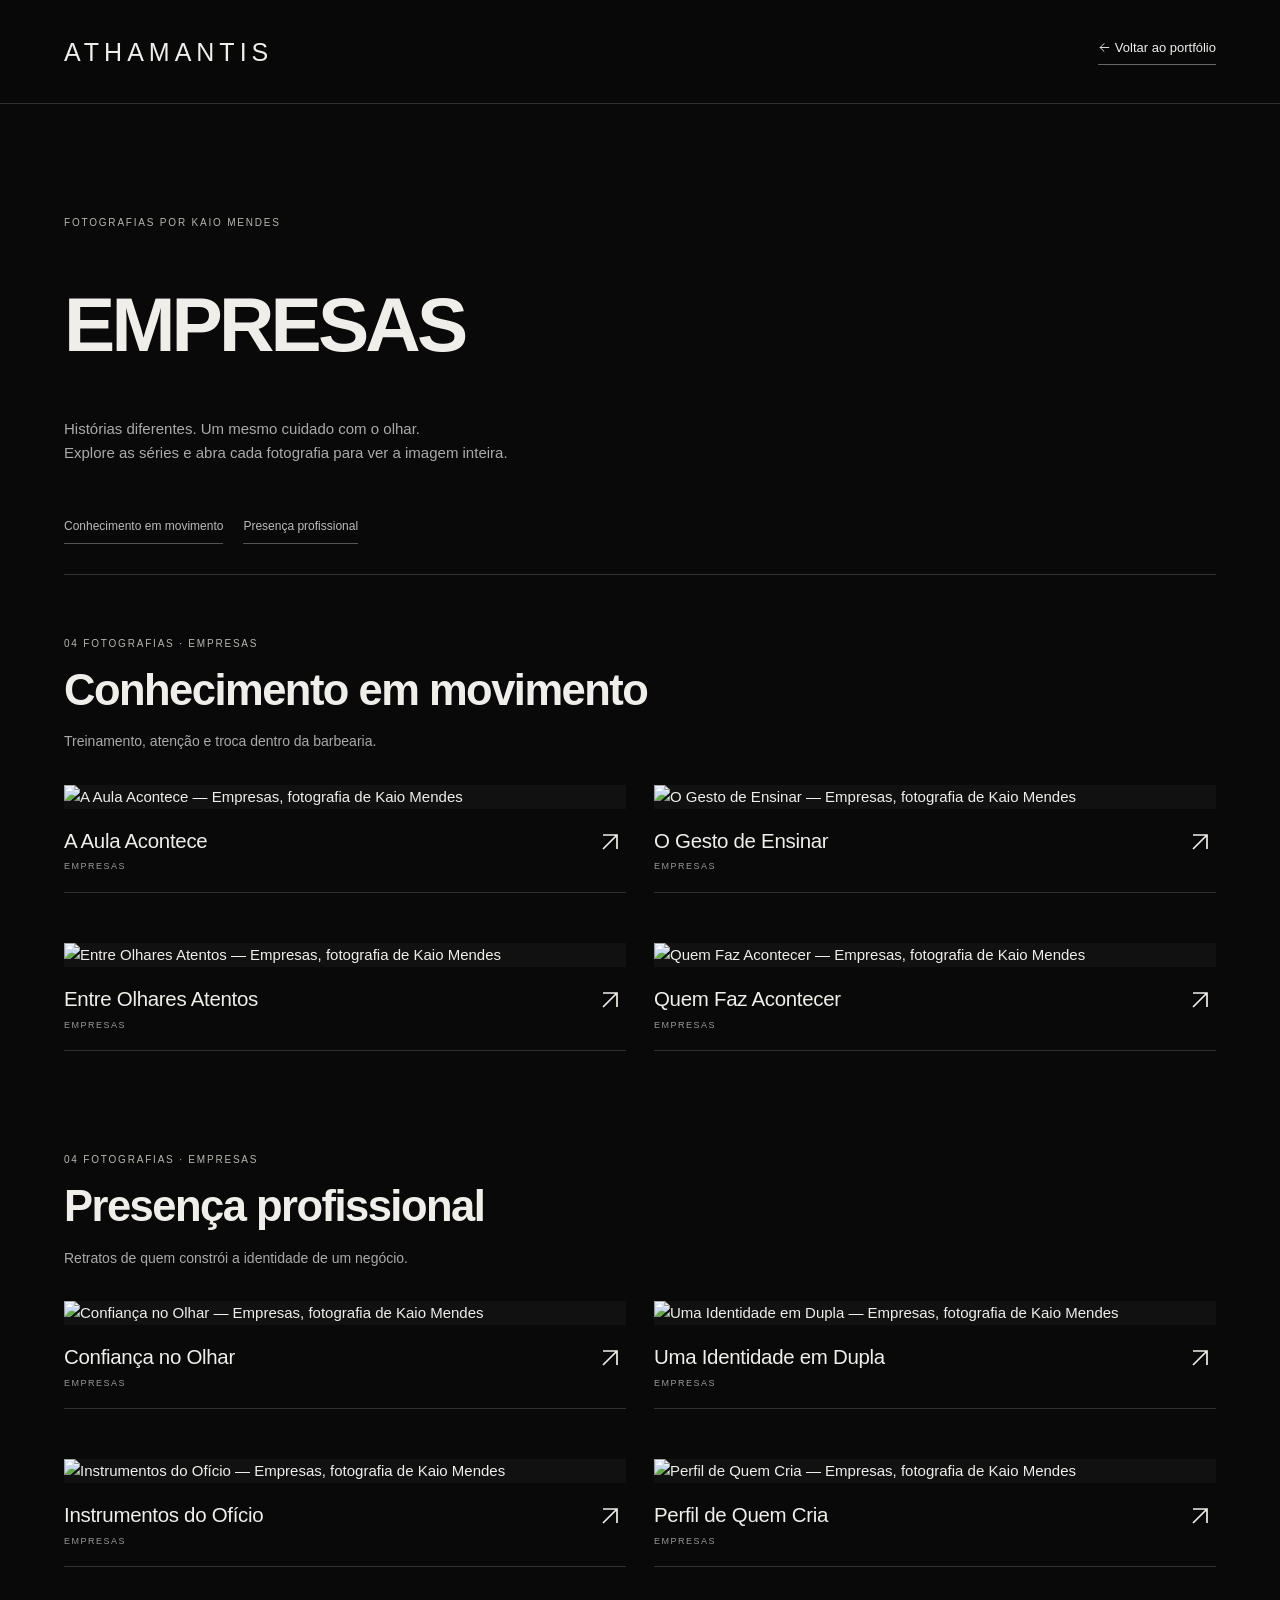
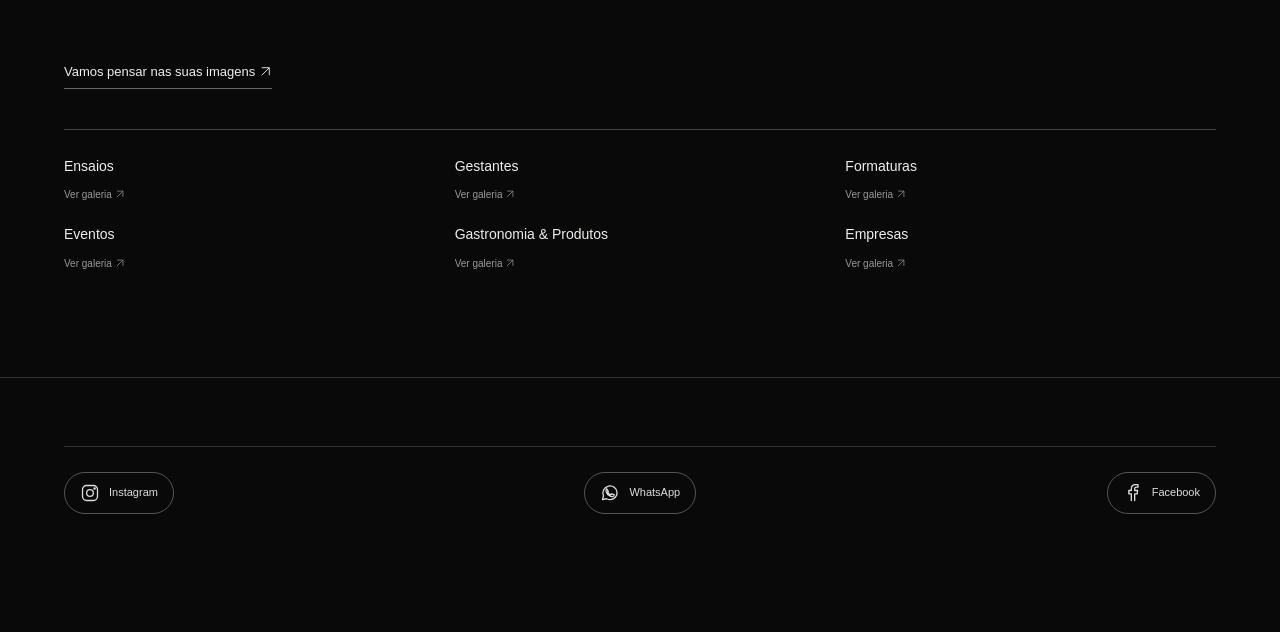
==== empresas.html @ 80b1a386 "Add files via upload" ====
<!doctype html><html lang="pt-BR"><head><meta charset="utf-8"><meta name="viewport" content="width=device-width,initial-scale=1"><title>Empresas — Athamantis</title><link rel="stylesheet" href="style.css"><link rel="icon" href="assets/logo-original-white.png"></head><body><header><a href="index.html" aria-label="Athamantis, início"><span class="header-name">ATHAMANTIS</span></a><a class="text-link" href="index.html#trabalhos"><svg class="arrow-icon" width="1em" height="1em" viewBox="0 0 24 24" fill="none" stroke="currentColor" stroke-width="1.7" stroke-linecap="round" stroke-linejoin="round" aria-hidden="true" focusable="false"><path d="M20 12H4m7-7-7 7 7 7"/></svg> Voltar ao portfólio</a></header><main class="section collection" data-cms-gallery="empresas"><span class="eyebrow">FOTOGRAFIAS POR KAIO MENDES</span><h1>EMPRESAS</h1><p>Histórias diferentes. Um mesmo cuidado com o olhar.<br>Explore as séries e abra cada fotografia para ver a imagem inteira.</p><nav class="series-nav" aria-label="Séries desta galeria"><a href="#serie-0">Conhecimento em movimento</a><a href="#serie-1">Presença profissional</a></nav><section class="photo-series" id="serie-0"><div class="series-heading"><span class="eyebrow">04 FOTOGRAFIAS · EMPRESAS</span><h2>Conhecimento em movimento</h2><p>Treinamento, atenção e troca dentro da barbearia.</p></div><div class="gallery"><button class="project" data-category="empresas" data-image="assets/portfolio/00-03.jpg" data-title="A Aula Acontece" aria-label="Ampliar A Aula Acontece"><img src="assets/portfolio/00-03-small.webp" loading="lazy" decoding="async" alt="A Aula Acontece — Empresas, fotografia de Kaio Mendes"><span><b>A Aula Acontece</b><small>EMPRESAS</small><i><svg class="arrow-icon" viewBox="0 0 24 24" fill="none" stroke="currentColor" stroke-width="1.7" aria-hidden="true"><path d="M5 19 19 5M5 5h14v14"/></svg></i></span></button><button class="project" data-category="empresas" data-image="assets/portfolio/00-07.jpg" data-title="O Gesto de Ensinar" aria-label="Ampliar O Gesto de Ensinar"><img src="assets/portfolio/00-07-small.webp" loading="lazy" decoding="async" alt="O Gesto de Ensinar — Empresas, fotografia de Kaio Mendes"><span><b>O Gesto de Ensinar</b><small>EMPRESAS</small><i><svg class="arrow-icon" viewBox="0 0 24 24" fill="none" stroke="currentColor" stroke-width="1.7" aria-hidden="true"><path d="M5 19 19 5M5 5h14v14"/></svg></i></span></button><button class="project" data-category="empresas" data-image="assets/portfolio/00-12.jpg" data-title="Entre Olhares Atentos" aria-label="Ampliar Entre Olhares Atentos"><img src="assets/portfolio/00-12-small.webp" loading="lazy" decoding="async" alt="Entre Olhares Atentos — Empresas, fotografia de Kaio Mendes"><span><b>Entre Olhares Atentos</b><small>EMPRESAS</small><i><svg class="arrow-icon" viewBox="0 0 24 24" fill="none" stroke="currentColor" stroke-width="1.7" aria-hidden="true"><path d="M5 19 19 5M5 5h14v14"/></svg></i></span></button><button class="project" data-category="empresas" data-image="assets/portfolio/00-13.jpg" data-title="Quem Faz Acontecer" aria-label="Ampliar Quem Faz Acontecer"><img src="assets/portfolio/00-13-small.webp" loading="lazy" decoding="async" alt="Quem Faz Acontecer — Empresas, fotografia de Kaio Mendes"><span><b>Quem Faz Acontecer</b><small>EMPRESAS</small><i><svg class="arrow-icon" viewBox="0 0 24 24" fill="none" stroke="currentColor" stroke-width="1.7" aria-hidden="true"><path d="M5 19 19 5M5 5h14v14"/></svg></i></span></button></div></section><section class="photo-series" id="serie-1"><div class="series-heading"><span class="eyebrow">04 FOTOGRAFIAS · EMPRESAS</span><h2>Presença profissional</h2><p>Retratos de quem constrói a identidade de um negócio.</p></div><div class="gallery"><button class="project" data-category="empresas" data-image="assets/portfolio/03-00.jpg" data-title="Confiança no Olhar" aria-label="Ampliar Confiança no Olhar"><img src="assets/portfolio/03-00-small.webp" loading="lazy" decoding="async" alt="Confiança no Olhar — Empresas, fotografia de Kaio Mendes"><span><b>Confiança no Olhar</b><small>EMPRESAS</small><i><svg class="arrow-icon" viewBox="0 0 24 24" fill="none" stroke="currentColor" stroke-width="1.7" aria-hidden="true"><path d="M5 19 19 5M5 5h14v14"/></svg></i></span></button><button class="project" data-category="empresas" data-image="assets/portfolio/03-03.jpg" data-title="Uma Identidade em Dupla" aria-label="Ampliar Uma Identidade em Dupla"><img src="assets/portfolio/03-03-small.webp" loading="lazy" decoding="async" alt="Uma Identidade em Dupla — Empresas, fotografia de Kaio Mendes"><span><b>Uma Identidade em Dupla</b><small>EMPRESAS</small><i><svg class="arrow-icon" viewBox="0 0 24 24" fill="none" stroke="currentColor" stroke-width="1.7" aria-hidden="true"><path d="M5 19 19 5M5 5h14v14"/></svg></i></span></button><button class="project" data-category="empresas" data-image="assets/portfolio/03-05.jpg" data-title="Instrumentos do Ofício" aria-label="Ampliar Instrumentos do Ofício"><img src="assets/portfolio/03-05-small.webp" loading="lazy" decoding="async" alt="Instrumentos do Ofício — Empresas, fotografia de Kaio Mendes"><span><b>Instrumentos do Ofício</b><small>EMPRESAS</small><i><svg class="arrow-icon" viewBox="0 0 24 24" fill="none" stroke="currentColor" stroke-width="1.7" aria-hidden="true"><path d="M5 19 19 5M5 5h14v14"/></svg></i></span></button><button class="project" data-category="empresas" data-image="assets/portfolio/03-06.jpg" data-title="Perfil de Quem Cria" aria-label="Ampliar Perfil de Quem Cria"><img src="assets/portfolio/03-06-small.webp" loading="lazy" decoding="async" alt="Perfil de Quem Cria — Empresas, fotografia de Kaio Mendes"><span><b>Perfil de Quem Cria</b><small>EMPRESAS</small><i><svg class="arrow-icon" viewBox="0 0 24 24" fill="none" stroke="currentColor" stroke-width="1.7" aria-hidden="true"><path d="M5 19 19 5M5 5h14v14"/></svg></i></span></button></div></section><a class="text-link" href="index.html#contato">Vamos pensar nas suas imagens <svg class="arrow-icon" viewBox="0 0 24 24" fill="none" stroke="currentColor" stroke-width="1.7" aria-hidden="true"><path d="M5 19 19 5M5 5h14v14"/></svg></a><div class="collection-links"><a href="ensaios.html">Ensaios<span>Ver galeria <svg class="arrow-icon" viewBox="0 0 24 24" fill="none" stroke="currentColor" stroke-width="1.7" aria-hidden="true"><path d="M5 19 19 5M5 5h14v14"/></svg></span></a><a href="gestantes.html">Gestantes<span>Ver galeria <svg class="arrow-icon" viewBox="0 0 24 24" fill="none" stroke="currentColor" stroke-width="1.7" aria-hidden="true"><path d="M5 19 19 5M5 5h14v14"/></svg></span></a><a href="formaturas.html">Formaturas<span>Ver galeria <svg class="arrow-icon" viewBox="0 0 24 24" fill="none" stroke="currentColor" stroke-width="1.7" aria-hidden="true"><path d="M5 19 19 5M5 5h14v14"/></svg></span></a><a href="eventos.html">Eventos<span>Ver galeria <svg class="arrow-icon" viewBox="0 0 24 24" fill="none" stroke="currentColor" stroke-width="1.7" aria-hidden="true"><path d="M5 19 19 5M5 5h14v14"/></svg></span></a><a href="produtos.html">Gastronomia & Produtos<span>Ver galeria <svg class="arrow-icon" viewBox="0 0 24 24" fill="none" stroke="currentColor" stroke-width="1.7" aria-hidden="true"><path d="M5 19 19 5M5 5h14v14"/></svg></span></a><a href="empresas.html">Empresas<span>Ver galeria <svg class="arrow-icon" viewBox="0 0 24 24" fill="none" stroke="currentColor" stroke-width="1.7" aria-hidden="true"><path d="M5 19 19 5M5 5h14v14"/></svg></span></a></div></main><footer><div class="social-links" aria-label="Redes sociais e contato"><a href="https://www.instagram.com/atamantisprods/" target="_blank" rel="noopener" aria-label="Abrir Instagram" title="Instagram"><svg viewBox="0 0 24 24" aria-hidden="true" fill="none" stroke="currentColor" stroke-width="1.6" stroke-linecap="round" stroke-linejoin="round"><rect x="3" y="3" width="18" height="18" rx="5"/><circle cx="12" cy="12" r="4"/><circle cx="17.5" cy="6.5" r=".7" fill="currentColor"/></svg><span>Instagram</span></a><a href="https://wa.me/5521936188180" target="_blank" rel="noopener" aria-label="Abrir WhatsApp" title="WhatsApp"><svg viewBox="0 0 24 24" aria-hidden="true" fill="none" stroke="currentColor" stroke-width="1.6" stroke-linecap="round" stroke-linejoin="round"><path d="M20.5 11.5a8.5 8.5 0 0 1-12.6 7.4L3 20l1.2-4.7A8.5 8.5 0 1 1 20.5 11.5Z"/><path d="m8 7 2 3-1 1c1 2 2 3 4 3l1-1 3 1c0 3-3 3-6 1S6 9 8 7Z"/></svg><span>WhatsApp</span></a><a href="https://www.facebook.com/Athamantisprods" target="_blank" rel="noopener" aria-label="Abrir Facebook" title="Facebook"><svg viewBox="0 0 24 24" aria-hidden="true" fill="none" stroke="currentColor" stroke-width="1.6" stroke-linecap="round" stroke-linejoin="round"><path d="M14 21v-8h3l.5-4H14V7c0-1 .4-2 2-2h2V2h-3c-3 0-5 2-5 5v2H7v4h3v8"/></svg><span>Facebook</span></a></div></footer><dialog id="lightbox"><button id="close-lightbox">Fechar ×</button><img id="lightbox-image" alt=""><p id="lightbox-caption"></p></dialog><script src="gallery-cms.js"></script><script src="gallery.js"></script></body></html>
---- style.css ----
:root{--bg:#090909;--text:#efeeea;--muted:#999994;--line:#303030;--font:Arial,Helvetica,sans-serif}*{box-sizing:border-box}html{scroll-behavior:smooth;scroll-padding-top:100px}body{margin:0;background:var(--bg);color:var(--text);font-family:var(--font);font-size:15px;line-height:1.6}body:after{content:"";position:fixed;inset:0;opacity:.035;pointer-events:none;z-index:20;background-image:url("data:image/svg+xml,%3Csvg viewBox='0 0 180 180' xmlns='http://www.w3.org/2000/svg'%3E%3Cfilter id='n'%3E%3CfeTurbulence type='fractalNoise' baseFrequency='.85' numOctaves='3' stitchTiles='stitch'/%3E%3C/filter%3E%3Cpath fill='%23fff' filter='url(%23n)' opacity='.65' d='M0 0h180v180H0z'/%3E%3C/svg%3E")}a{color:inherit;text-decoration:none}button,input,select,textarea{font:inherit}button,a,input,select,textarea{-webkit-tap-highlight-color:transparent}button{cursor:pointer}button:focus-visible,a:focus-visible,input:focus-visible,select:focus-visible,textarea:focus-visible{outline:2px solid #fff;outline-offset:5px}::selection{background:#eee;color:#111}.skip{position:fixed;top:-70px;background:#fff;color:#000;z-index:100;padding:10px}.skip:focus{top:5px}header{height:94px;display:flex;align-items:center;justify-content:space-between;padding:0 5%;border-bottom:1px solid var(--line);background:rgba(9,9,9,.96);position:sticky;top:0;z-index:30}.wordmark{font-size:23px;letter-spacing:4px;line-height:1.3}.wordmark span{display:block;font-size:7px;letter-spacing:3px;margin-top:5px}nav{display:flex;align-items:center;gap:34px;font-size:12px}nav a:hover,.text-link:hover{color:#aaa}.nav-cta{border:1px solid #777;border-radius:40px;padding:10px 20px}.menu-toggle{display:none}.hero,.section{padding:0 5%}.hero-meta,.image-foot,.eyebrow,.section-top>span,.gallery-note,.logo-details,.signature span,.steps article>span,footer div,.form-note,.region{font-size:10px;letter-spacing:1.8px}.hero-meta{display:flex;justify-content:space-between;padding:35px 0;color:#aaa}.hero-title{position:relative}.hero h1{font-size:clamp(48px,7.6vw,122px);line-height:.94;font-weight:800;letter-spacing:-.065em;margin:22px 0 25px;position:relative;z-index:1}.hero h1 .outline{display:block}.outline{-webkit-text-stroke:1px #b2b2ae;color:transparent}.hero-orbit{position:absolute;width:43%;height:auto;right:2%;top:-12%;fill:none;stroke:#686863;stroke-width:1;pointer-events:none}.hero-orbit circle{fill:var(--text);stroke:none}.hero-bottom{display:flex;justify-content:space-between;align-items:center;margin:20px 0 36px}.hero-bottom p{font-size:13px;color:#b3b3ae;line-height:1.6}.circle-link{border:1px solid #70706b;border-radius:50%;width:65px;height:65px;display:grid;place-items:center;font-size:30px;transition:.3s}.circle-link:hover{background:#eee;color:#111;transform:rotate(10deg)}.triptych{display:grid;grid-template-columns:1.2fr .85fr 1.05fr;gap:15px;height:480px;align-items:start}.triptych figure{margin:0;position:relative;height:100%;overflow:hidden}.triptych figure:nth-child(2){height:85%;margin-top:45px}.triptych figure:nth-child(3){height:75%;margin-top:100px}.triptych img{width:100%;height:100%;object-fit:cover}.triptych figure:first-child img{object-position:50% 30%}.triptych figcaption{position:absolute;bottom:0;padding:40px 18px 15px;background:linear-gradient(transparent,#0009);width:100%;font-size:9px;letter-spacing:2px}.image-foot{display:flex;justify-content:space-between;padding:24px 0 55px;border-bottom:1px solid var(--line);color:#aaa}.section{padding-top:105px;padding-bottom:105px}.section-top{display:flex;justify-content:space-between;align-items:start;margin-bottom:38px}.section-top p{font-size:12px;color:#aaa;margin:0}.eyebrow{color:#b7b7b0}h2{font-size:clamp(38px,5.8vw,87px);line-height:1.03;letter-spacing:-.055em;margin:0 0 38px;font-weight:750}.muted{color:#767670}.filters{display:flex;gap:10px;margin:40px 0 35px;flex-wrap:wrap}.filters button{background:none;border:1px solid #343434;border-radius:40px;padding:9px 20px;color:#aaa;font-size:11px}.filters button.active,.filters button:hover{background:var(--text);color:#111;border-color:var(--text)}sup{font-size:8px;margin-left:7px}.gallery{display:grid;grid-template-columns:1fr 1fr;gap:50px 28px;align-items:start}.project{border:0;background:none;color:var(--text);padding:0;text-align:left;display:block;width:100%;overflow:hidden}.project[hidden]{display:none}.project img{width:100%;aspect-ratio:1.35;object-fit:cover;display:block;transition:filter .35s,transform .6s;filter:saturate(.82)}.project.tall img{aspect-ratio:1}.project:hover img{filter:saturate(1);transform:scale(1.015)}.project>span{padding:18px 0;display:block;position:relative;border-bottom:1px solid var(--line)}.project b{font-size:19px;font-weight:400;letter-spacing:-.5px}.project small{display:block;font-size:9px;letter-spacing:1.5px;color:#999;margin-top:5px}.project i{position:absolute;right:4px;top:15px;font-size:24px;font-style:normal}.gallery-note{margin-top:40px;color:#888;font-size:9px}.manifesto{border-top:1px solid var(--line);border-bottom:1px solid var(--line);background:#0d0d0d}.asterisk{font-size:45px!important;line-height:1}.about-grid{display:grid;grid-template-columns:1.1fr 1fr;gap:9%;align-items:center}.about-grid p{max-width:480px;color:#aaa;font-size:14px}.about-grid .about-intro{font-size:21px;color:#eee}.signature{margin-top:38px;font-size:22px}.signature span{display:block;margin-top:7px;color:#888;font-size:8px}.brand-visual{background:#000;padding:15% 6% 8%;text-align:center}.brand-visual img{width:100%;height:auto;display:block}.brand-visual p{font-size:9px;letter-spacing:2px;margin:25px 0}.logo-details{border-top:1px solid #252525;padding-top:20px;display:flex;justify-content:space-between;font-size:8px;color:#777}.service-intro{color:#aaa;max-width:520px;margin:0 0 45px}details{border-top:1px solid #414141;padding:23px 0}details:last-child{border-bottom:1px solid #414141}summary{list-style:none;cursor:pointer;display:flex;gap:30px;align-items:center}summary::-webkit-details-marker{display:none}.service-number{font-size:10px;letter-spacing:2px;color:#888}summary h3{font-size:clamp(20px,3vw,38px);margin:0;font-weight:400;letter-spacing:-1px}summary .starting{margin-left:auto;font-size:12px;color:#aaa}summary .plus{font-size:25px;width:25px;text-align:center}details[open] .plus{transform:rotate(45deg)}.package-grid{display:grid;grid-template-columns:repeat(3,1fr);gap:25px;margin:28px 0 18px;padding-left:46px}.package{border-left:1px solid #363636;padding-left:20px}.package small{font-size:9px;color:#999;letter-spacing:1.8px}.package strong{font-size:27px;font-weight:400;display:block;margin:8px 0}.package p{font-size:13px;color:#bbb}.package a{display:inline-block;font-size:11px;border-bottom:1px solid #999;padding-bottom:4px}.package-note{font-size:11px;color:#999;padding-left:46px}.video-row{margin-top:65px;padding:40px;border:1px solid var(--line);display:grid;grid-template-columns:1fr 1fr;gap:18px}.video-row h3{grid-column:1;font-size:32px;line-height:1.2;font-weight:400;letter-spacing:-1px;margin:0}.video-row p{margin:0;color:#aaa;max-width:300px}.text-link{display:block;width:fit-content;border-bottom:1px solid #666;padding-bottom:5px;font-size:13px;margin:15px 0}.process{background:#e5e4dd;color:#111}.process .eyebrow{color:#444}.steps{display:grid;grid-template-columns:repeat(3,1fr);gap:7%;margin-top:45px}.steps article{border-top:1px solid #aaa;padding-top:20px}.steps h3{font-size:25px;letter-spacing:-1px;font-weight:500}.steps p{font-size:13px;color:#555}.contact-grid{display:grid;grid-template-columns:1.2fr 1fr;gap:8%}.contact h2{font-size:clamp(42px,5vw,78px)}.contact p{font-size:14px;color:#aaa}.contact .region{font-size:11px;line-height:1.8;letter-spacing:.2px;max-width:360px;margin-top:35px}form label{font-size:9px;letter-spacing:1.5px;display:block;margin-bottom:22px;color:#aaa}input,textarea,select{display:block;width:100%;border:0;border-bottom:1px solid #555;border-radius:0;background:transparent;color:#eee;padding:12px 0;font-size:13px;letter-spacing:0;resize:vertical;color-scheme:dark}select option{background:#111}.form-row{display:grid;grid-template-columns:1fr 1fr;gap:20px}.submit{width:100%;border:0;background:#e5e4dd;color:#111;padding:17px 22px;text-align:left;font-size:13px}.submit span{float:right;font-size:20px}.contact .form-note{font-size:10px;letter-spacing:0;color:#999}#copy{border:1px solid #777;background:transparent;color:#fff;padding:8px 14px}#fallback textarea{font-size:12px;min-height:140px}footer{border-top:1px solid var(--line);padding:40px 5% 25px;overflow:hidden}.footer-brand{font-size:clamp(30px,11.2vw,170px);letter-spacing:-.04em;line-height:1.3;display:block}footer>div{display:flex;justify-content:space-between;padding-top:25px;font-size:8px;color:#999;gap:15px}dialog{border:1px solid #444;background:#0a0a0a;color:#eee;width:min(95vw,1100px);max-height:95vh;padding:50px 20px 15px}dialog::backdrop{background:#000e}dialog img{max-height:75vh;max-width:100%;width:auto;display:block;margin:auto;object-fit:contain}dialog p{text-align:center;font-size:13px}#close-lightbox{position:absolute;top:12px;right:15px;background:none;border:0;color:#eee;padding:5px 10px}body.modal-open{overflow:hidden}@media(min-width:1600px){main,footer{max-width:1800px;margin:auto}.hero h1{font-size:130px}}@media(max-width:760px){header{height:76px}.wordmark{font-size:19px}.wordmark span{font-size:6px}.menu-toggle{display:block;background:none;border:0;color:#ddd;font-size:12px}nav{display:none;position:absolute;top:76px;left:0;width:100%;padding:24px 5%;background:#111;border-bottom:1px solid #444;flex-direction:column;align-items:start;gap:22px}nav.open{display:flex}.hero-meta{font-size:8px;letter-spacing:1px;padding:25px 0}.hero-meta span:last-child{display:none}.hero h1{font-size:clamp(35px,8.6vw,66px);line-height:1.05;margin-top:16px}.hero-orbit{width:55%;top:-30px}.hero-bottom{margin-bottom:20px}.hero-bottom p{font-size:11px}.circle-link{width:48px;height:48px;font-size:24px}.triptych{height:300px;gap:7px;grid-template-columns:1.2fr 1fr .9fr}.triptych figure:nth-child(2){margin-top:25px}.triptych figure:nth-child(3){margin-top:60px}.triptych figcaption{font-size:6px;letter-spacing:.5px;padding:20px 8px 10px}.image-foot{font-size:7px;letter-spacing:.8px;padding-bottom:35px}.image-foot span:last-child{display:none}.section{padding-top:65px;padding-bottom:65px}.section-top{margin-bottom:28px}.section-top p{font-size:10px}.eyebrow,.section-top>span{font-size:8px}h2{font-size:40px}.gallery{gap:24px 15px}.project b{font-size:14px;display:block;padding-right:15px;line-height:1.4}.project small{font-size:7px;letter-spacing:.7px}.project i{font-size:17px}.project>span{padding:12px 0}.filters{gap:7px}.filters button{padding:7px 12px;font-size:10px}.about-grid,.contact-grid{grid-template-columns:1fr;gap:40px}.brand-visual{max-width:430px;padding:5% 8%;margin:auto}.brand-visual img{max-height:340px;object-fit:contain}.about-grid p{font-size:13px}.package-grid{padding-left:0;gap:12px}.package{padding-left:10px}.package strong{font-size:22px}.package p{font-size:11px}.package small{font-size:7px;letter-spacing:.8px}.package-note{padding-left:0}summary{gap:12px}summary .starting{font-size:9px}.service-number{font-size:8px}.video-row{grid-template-columns:1fr;padding:25px}.video-row h3{font-size:28px}.steps{grid-template-columns:1fr;gap:25px}.steps h3{margin:12px 0}.steps p{max-width:350px}.contact h2{font-size:45px}footer div{flex-direction:column;font-size:8px}.footer-brand{font-size:10.5vw}}@media(prefers-reduced-motion:reduce){html{scroll-behavior:auto}*,*:before,*:after{transition:none!important;animation:none!important}}

/* A identidade original ocupa os pontos de reconhecimento da marca. */
header{height:104px}.wordmark{display:flex;align-items:center;gap:22px}.header-logo{display:block;width:90px;height:80px;flex:none}.wordmark .header-descriptor{font-size:8px;letter-spacing:1.8px;line-height:1.7;margin:0;padding-left:20px;border-left:1px solid #343434}.hero-title{display:grid;grid-template-columns:minmax(0,1fr) minmax(230px,28%);gap:5%;align-items:center}.hero h1{font-size:clamp(40px,5.5vw,90px);line-height:1.06;letter-spacing:-.06em}.hero-brand{display:block;padding:14px 0 20px}.hero-logo{display:block;width:100%;height:auto;aspect-ratio:1370/1210}.hero-brand>span{display:block;text-align:center;font-size:8px;letter-spacing:1.5px;margin-top:20px;color:#999}.brand-visual .about-logo{width:100%;height:auto;aspect-ratio:1370/1210;display:block}.brand-visual{padding:12% 8% 8%;background:transparent}.footer-brand{display:flex;align-items:center;gap:6%;padding:10px 0 35px}.footer-logo{width:160px;height:auto;aspect-ratio:1370/1210;flex:none}.footer-brand>span{font-size:clamp(22px,4.5vw,68px);line-height:1.1;letter-spacing:-.04em}footer>div{border-top:1px solid #303030}@media(max-width:760px){header{height:88px}.header-logo{width:75px;height:68px}.wordmark{gap:10px}.wordmark .header-descriptor{font-size:6px;letter-spacing:1px;padding-left:12px}nav{top:88px}.hero-title{grid-template-columns:1fr;gap:10px}.hero-brand{grid-row:1;width:165px;justify-self:start;padding:0;margin:0 0 12px}.hero-brand>span{font-size:6px;margin-top:12px;letter-spacing:.8px}.hero h1{font-size:clamp(36px,8.6vw,64px);margin:6px 0 10px}.footer-logo{width:95px}.footer-brand{gap:24px}.footer-brand>span{font-size:clamp(17px,3.9vw,28px)}}
/* Textura original em alta resolução, atrás do conteúdo. */
body:after{display:none}body:before{content:"";position:fixed;inset:0;background:url('assets/texture-hd.jpg') center/cover;opacity:.2;pointer-events:none;z-index:-1}body{isolation:isolate}.manifesto{background:rgba(13,13,13,.65)}.social-links{display:flex;gap:12px;flex-wrap:wrap;margin:28px 0}.social-links a{display:flex;align-items:center;gap:9px;border:1px solid #555;border-radius:40px;padding:10px 15px;font-size:11px;letter-spacing:0;color:#ddd}.social-links svg,.whatsapp-float svg{width:20px;height:20px;flex:none}.social-links a:hover{background:#eee;color:#111}.whatsapp-float{position:fixed;bottom:22px;right:22px;z-index:35;display:flex;gap:10px;align-items:center;padding:14px 19px;background:#eeede7;color:#111;border-radius:40px;box-shadow:0 3px 25px #0008;font-size:12px}.collection-links{display:grid;grid-template-columns:repeat(5,1fr);gap:20px;margin-top:40px;border-top:1px solid #444;padding-top:25px}.collection-links a{font-size:14px}.collection-links a span{display:block;font-size:10px;color:#999;margin-top:10px}.photographer{border-bottom:1px solid #333}.photographer-grid{display:grid;grid-template-columns:.8fr 1fr;gap:10%;align-items:center}.photographer figure{margin:0}.photographer img{width:100%;max-height:670px;object-fit:cover;object-position:center 30%}.photographer figcaption{font-size:9px;letter-spacing:1.8px;margin-top:15px;color:#aaa}.photographer h2{font-size:clamp(35px,5vw,70px);margin-top:24px}.photographer p{font-size:14px;color:#aaa;max-width:530px}.film-grid{display:grid;grid-template-columns:repeat(3,1fr);gap:24px}.film{display:block;width:100%;padding:0;position:relative;border:0;background:#151515;color:#fff}.film img{width:100%;height:330px;object-fit:cover;display:block}.play{position:absolute;inset:0;display:grid;place-items:center;font-size:34px;background:#0002}.film:hover .play{background:#0005}.film-grid article>p{font-size:9px;letter-spacing:2px;color:#aaa}.films{border-top:1px solid #333}.social-photos{display:grid;grid-template-columns:repeat(3,1fr);gap:20px}.social-photos img{width:100%;aspect-ratio:1;object-fit:cover}.profile-links{display:flex;justify-content:space-between;gap:20px}.social-section{border-bottom:1px solid #333}#video-dialog{padding:45px 15px 15px;width:min(1100px,94vw)}#close-video{position:absolute;right:15px;top:10px;background:none;border:0;color:#fff}#video-player iframe{display:block;width:100%;aspect-ratio:16/9;border:0}.collection h1{font-size:clamp(40px,6vw,90px);letter-spacing:-.05em;line-height:1.05}.collection>p{color:#aaa;margin-bottom:45px}.collection .gallery img{aspect-ratio:auto;max-height:650px;object-fit:contain;background:#111}.collection .gallery{align-items:start}footer{padding-bottom:90px}@media(max-width:760px){.photographer-grid{grid-template-columns:1fr;gap:35px}.photographer img{max-height:480px}.film-grid{grid-template-columns:1fr}.film img{height:280px}.collection-links{grid-template-columns:1fr 1fr;gap:25px}.social-photos{gap:8px}.profile-links{flex-direction:column;gap:0}.whatsapp-float{bottom:14px;right:14px;padding:13px}.whatsapp-float span{display:none}.social-links{gap:8px}.social-links a{font-size:10px;padding:9px 12px}}

.header-name{display:block;font-family:Arial,Helvetica,sans-serif;font-size:25px;font-weight:400;letter-spacing:5px;line-height:1.2}.wordmark .header-name{margin:0;font-size:25px;letter-spacing:5px}.wordmark .header-descriptor{margin:0}@media(max-width:760px){.header-name,.wordmark .header-name{font-size:19px;letter-spacing:2px}.wordmark .header-descriptor{font-size:6px;letter-spacing:.7px}}

/* Vector arrows: consistent across desktop and mobile. */
svg.arrow-icon{display:inline-block;width:1em;height:1em;vertical-align:-.12em;flex-shrink:0;overflow:visible;pointer-events:none}

/* Gallery titles: subtle emphasis, scoped to collection pages. */
.collection .project b{font-size:clamp(16px,1.6vw,21px);font-weight:500;line-height:1.35;letter-spacing:-.3px;display:block;padding-right:28px}

#brief .submit:disabled{opacity:.65;cursor:wait}#continue-whatsapp:not([hidden]){display:inline-block;margin:0 18px 16px 0}

/* Portfolio: series organized without changing the global visual language. */
.series-nav{display:flex;position:static;flex-wrap:wrap;gap:10px 20px;padding:0 0 30px;background:transparent;border-bottom:1px solid var(--line);font-size:12px}
.series-nav a{color:#bbb;border-bottom:1px solid #555;padding:7px 0}
.photo-series{margin:55px 0 95px;scroll-margin-top:130px}
.series-heading{margin-bottom:32px;max-width:800px}
.series-heading h2{font-size:clamp(27px,3.4vw,48px);letter-spacing:-.035em;margin:12px 0 16px;line-height:1.12}
.series-heading p{color:#aaa;font-size:14px;max-width:620px}
.collection-links{grid-template-columns:repeat(3,1fr)}
.lightbox-controls{display:flex;gap:12px;align-items:center;justify-content:center;margin-top:15px}
.lightbox-controls button{border:1px solid #555;color:#eee;background:none;min-width:44px;min-height:44px;padding:8px 16px}
.lightbox-controls span{color:#aaa;font-size:12px}
@media(max-width:760px){.series-nav{display:flex;flex-direction:row;width:auto;gap:8px 16px;align-items:center}.collection-links{grid-template-columns:1fr 1fr}.photo-series{margin-bottom:60px}.collection .gallery{grid-template-columns:1fr;gap:28px}.collection .gallery img{max-height:none}.collection header .text-link{font-size:11px}}

/* Selected event photographs only. Original files remain in color. */
.project.monochrome img,.project.monochrome:hover img,#lightbox-image.monochrome-image{filter:grayscale(1) contrast(1.06)}
@media(max-width:480px){#servicos h2{font-size:clamp(28px,8vw,38px)}}
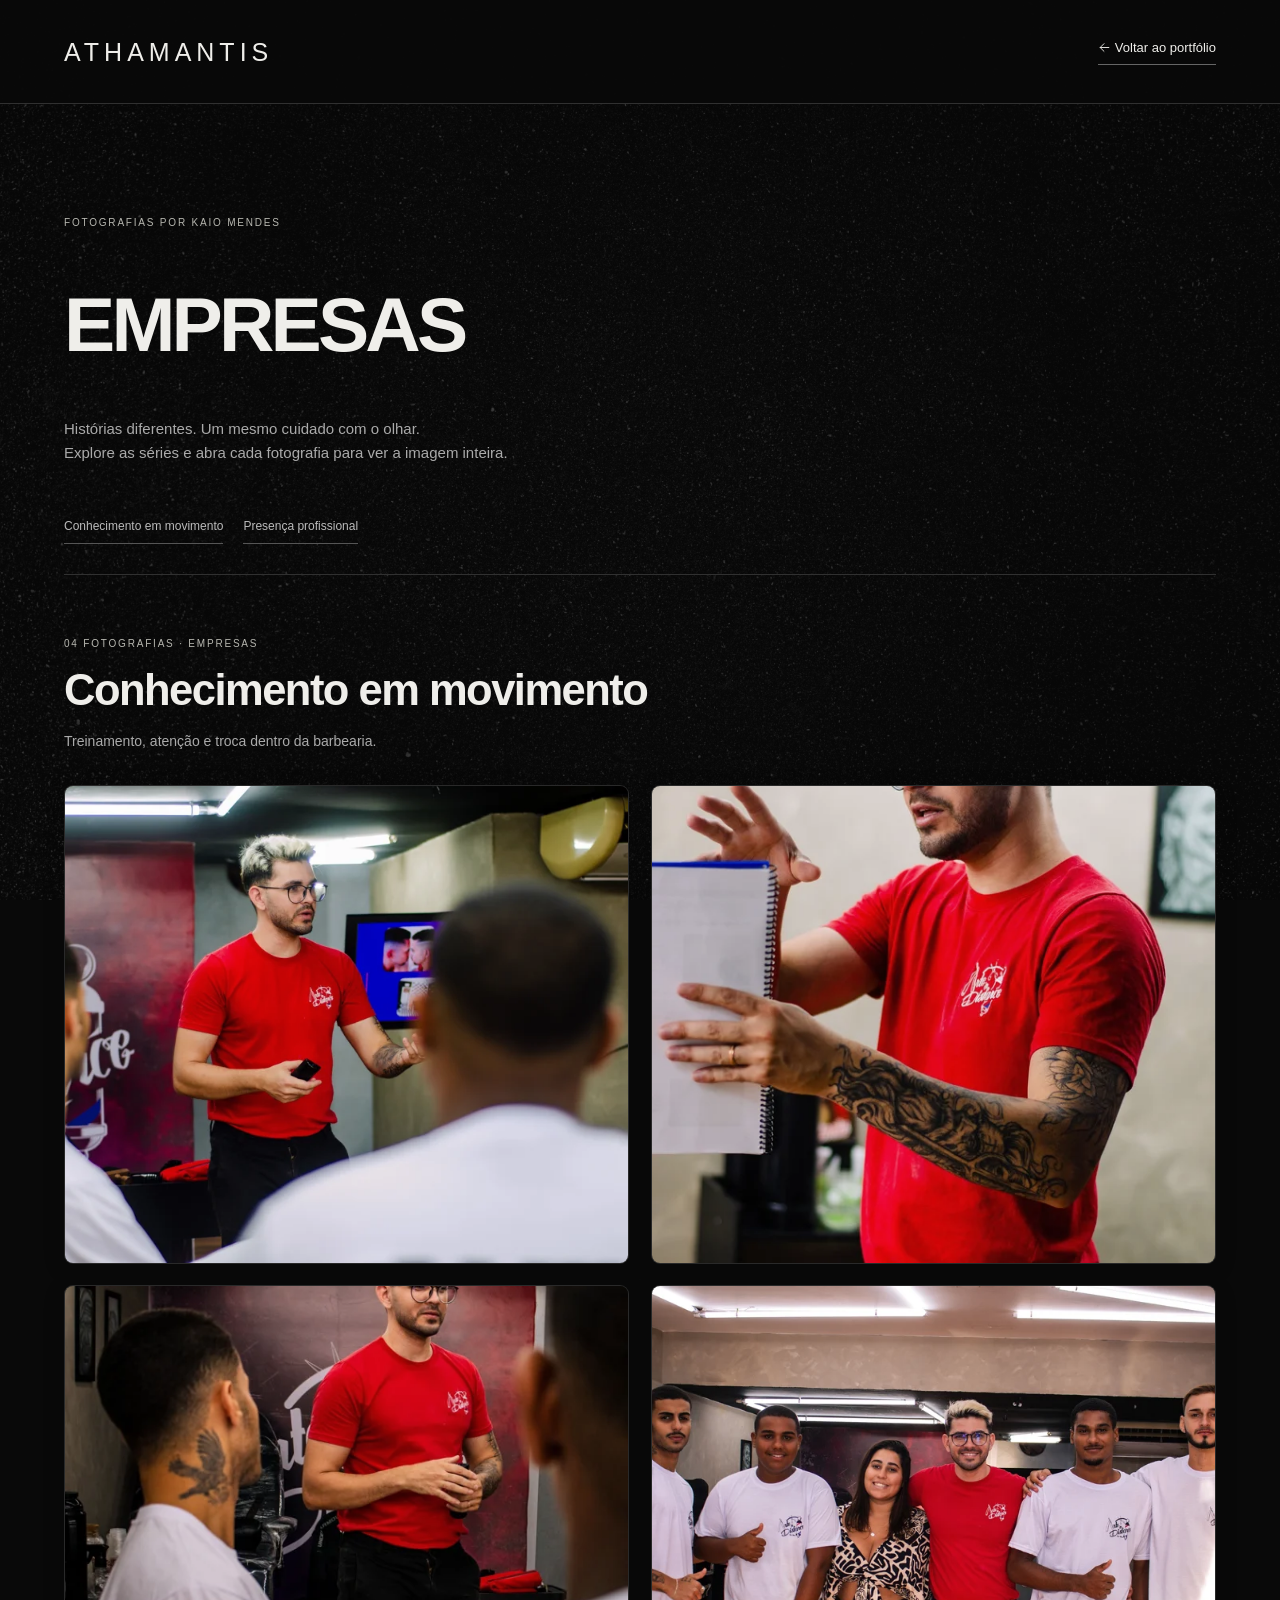
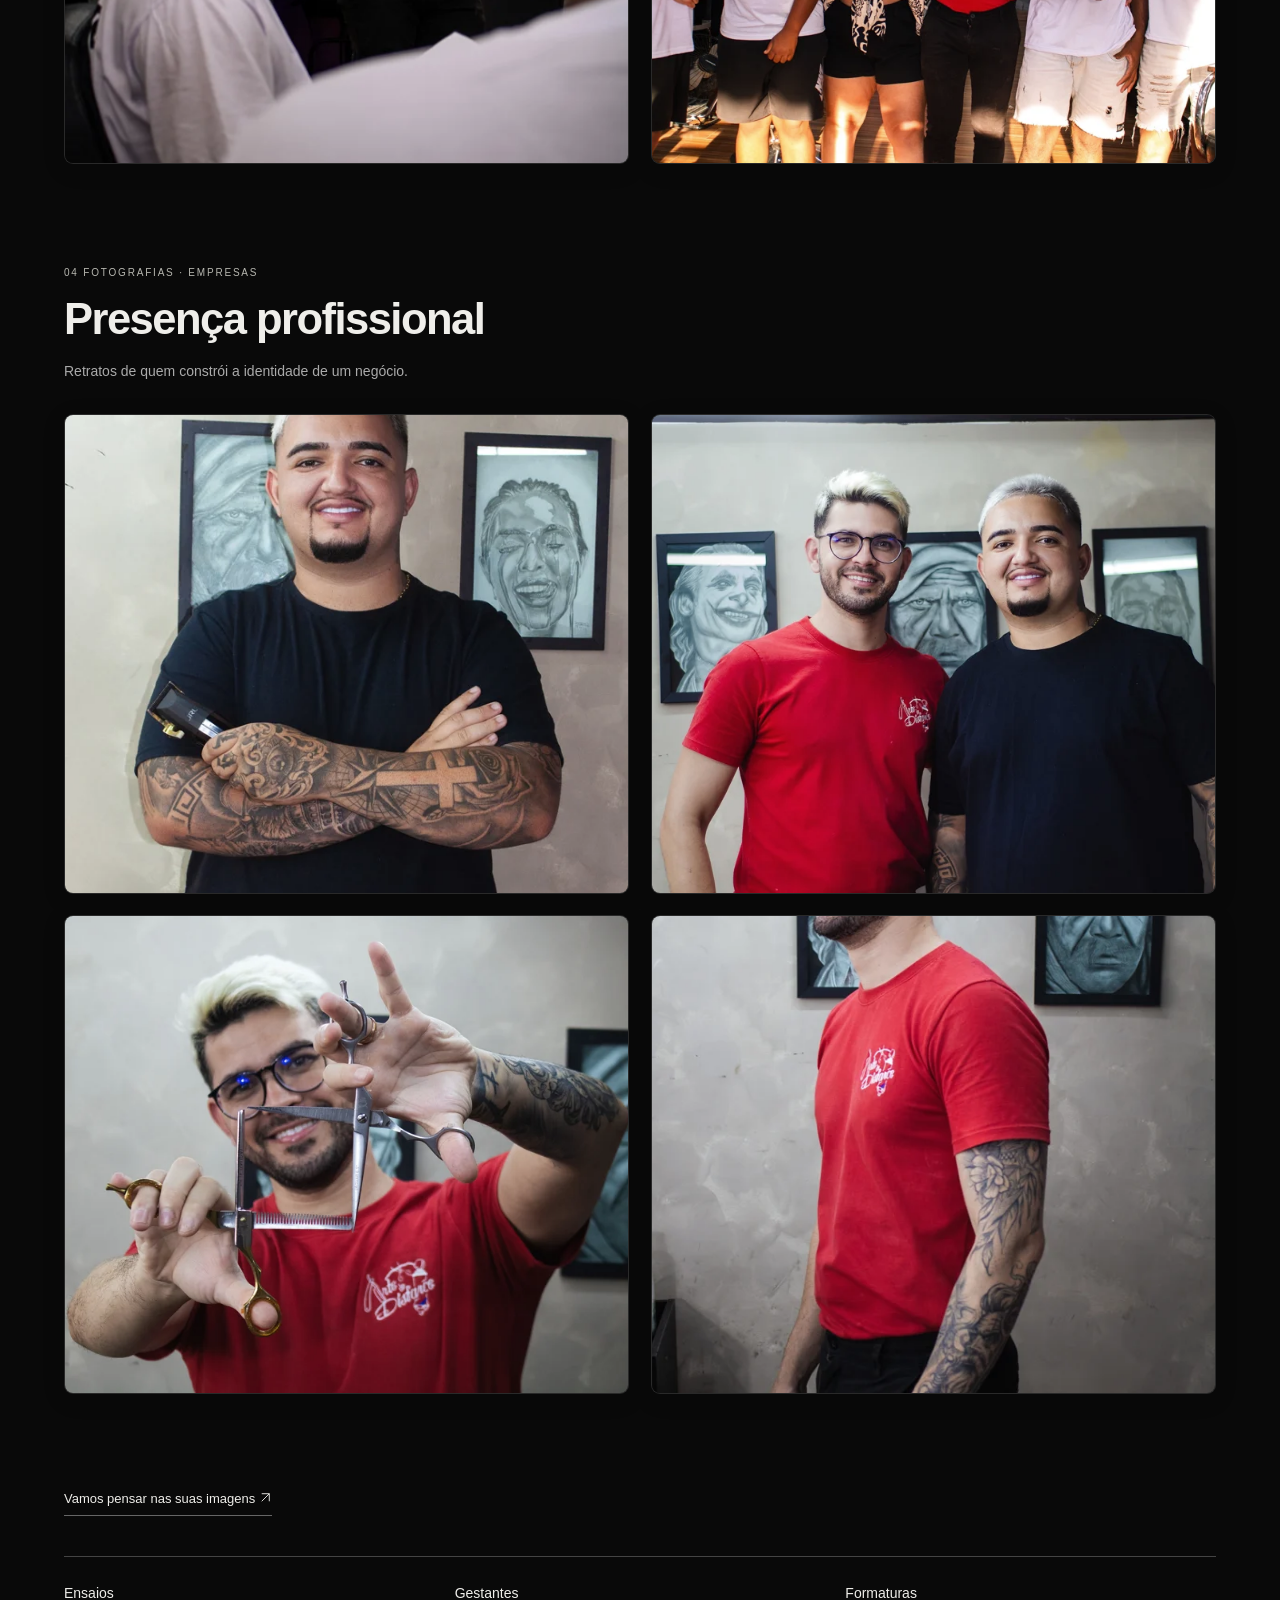
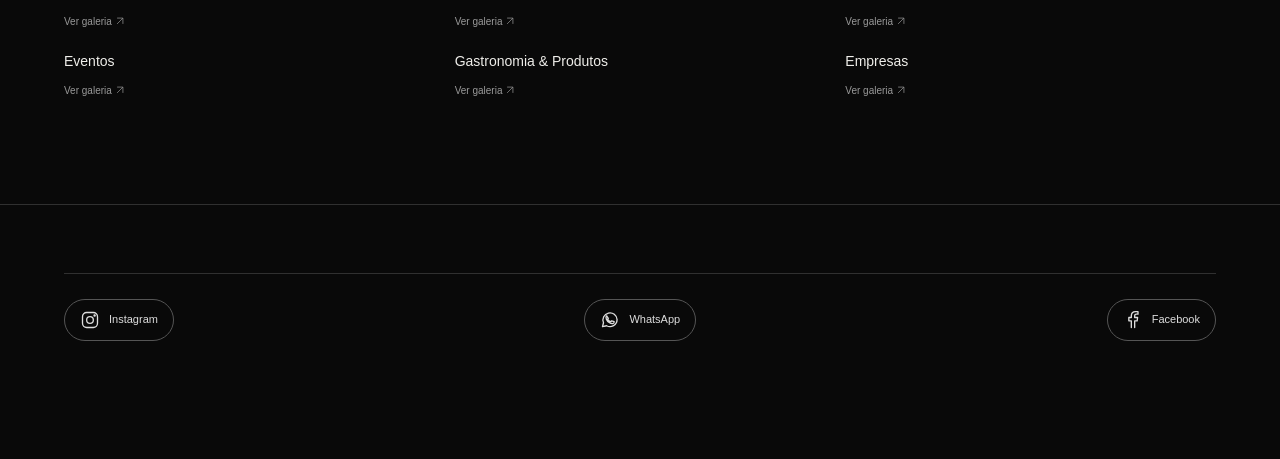
==== commit 7283c458: "Organize CMS, connect editable media, and email quote details with a private WhatsApp greeting" ====
--- a/empresas.html
+++ b/empresas.html
@@ -1 +1 @@
-<!doctype html><html lang="pt-BR"><head><meta charset="utf-8"><meta name="viewport" content="width=device-width,initial-scale=1"><title>Empresas — Athamantis</title><link rel="stylesheet" href="style.css"><link rel="icon" href="assets/logo-original-white.png"></head><body><header><a href="index.html" aria-label="Athamantis, início"><span class="header-name">ATHAMANTIS</span></a><a class="text-link" href="index.html#trabalhos"><svg class="arrow-icon" width="1em" height="1em" viewBox="0 0 24 24" fill="none" stroke="currentColor" stroke-width="1.7" stroke-linecap="round" stroke-linejoin="round" aria-hidden="true" focusable="false"><path d="M20 12H4m7-7-7 7 7 7"/></svg> Voltar ao portfólio</a></header><main class="section collection" data-cms-gallery="empresas"><span class="eyebrow">FOTOGRAFIAS POR KAIO MENDES</span><h1>EMPRESAS</h1><p>Histórias diferentes. Um mesmo cuidado com o olhar.<br>Explore as séries e abra cada fotografia para ver a imagem inteira.</p><nav class="series-nav" aria-label="Séries desta galeria"><a href="#serie-0">Conhecimento em movimento</a><a href="#serie-1">Presença profissional</a></nav><section class="photo-series" id="serie-0"><div class="series-heading"><span class="eyebrow">04 FOTOGRAFIAS · EMPRESAS</span><h2>Conhecimento em movimento</h2><p>Treinamento, atenção e troca dentro da barbearia.</p></div><div class="gallery"><button class="project" data-category="empresas" data-image="assets/portfolio/00-03.jpg" data-title="A Aula Acontece" aria-label="Ampliar A Aula Acontece"><img src="assets/portfolio/00-03-small.webp" loading="lazy" decoding="async" alt="A Aula Acontece — Empresas, fotografia de Kaio Mendes"><span><b>A Aula Acontece</b><small>EMPRESAS</small><i><svg class="arrow-icon" viewBox="0 0 24 24" fill="none" stroke="currentColor" stroke-width="1.7" aria-hidden="true"><path d="M5 19 19 5M5 5h14v14"/></svg></i></span></button><button class="project" data-category="empresas" data-image="assets/portfolio/00-07.jpg" data-title="O Gesto de Ensinar" aria-label="Ampliar O Gesto de Ensinar"><img src="assets/portfolio/00-07-small.webp" loading="lazy" decoding="async" alt="O Gesto de Ensinar — Empresas, fotografia de Kaio Mendes"><span><b>O Gesto de Ensinar</b><small>EMPRESAS</small><i><svg class="arrow-icon" viewBox="0 0 24 24" fill="none" stroke="currentColor" stroke-width="1.7" aria-hidden="true"><path d="M5 19 19 5M5 5h14v14"/></svg></i></span></button><button class="project" data-category="empresas" data-image="assets/portfolio/00-12.jpg" data-title="Entre Olhares Atentos" aria-label="Ampliar Entre Olhares Atentos"><img src="assets/portfolio/00-12-small.webp" loading="lazy" decoding="async" alt="Entre Olhares Atentos — Empresas, fotografia de Kaio Mendes"><span><b>Entre Olhares Atentos</b><small>EMPRESAS</small><i><svg class="arrow-icon" viewBox="0 0 24 24" fill="none" stroke="currentColor" stroke-width="1.7" aria-hidden="true"><path d="M5 19 19 5M5 5h14v14"/></svg></i></span></button><button class="project" data-category="empresas" data-image="assets/portfolio/00-13.jpg" data-title="Quem Faz Acontecer" aria-label="Ampliar Quem Faz Acontecer"><img src="assets/portfolio/00-13-small.webp" loading="lazy" decoding="async" alt="Quem Faz Acontecer — Empresas, fotografia de Kaio Mendes"><span><b>Quem Faz Acontecer</b><small>EMPRESAS</small><i><svg class="arrow-icon" viewBox="0 0 24 24" fill="none" stroke="currentColor" stroke-width="1.7" aria-hidden="true"><path d="M5 19 19 5M5 5h14v14"/></svg></i></span></button></div></section><section class="photo-series" id="serie-1"><div class="series-heading"><span class="eyebrow">04 FOTOGRAFIAS · EMPRESAS</span><h2>Presença profissional</h2><p>Retratos de quem constrói a identidade de um negócio.</p></div><div class="gallery"><button class="project" data-category="empresas" data-image="assets/portfolio/03-00.jpg" data-title="Confiança no Olhar" aria-label="Ampliar Confiança no Olhar"><img src="assets/portfolio/03-00-small.webp" loading="lazy" decoding="async" alt="Confiança no Olhar — Empresas, fotografia de Kaio Mendes"><span><b>Confiança no Olhar</b><small>EMPRESAS</small><i><svg class="arrow-icon" viewBox="0 0 24 24" fill="none" stroke="currentColor" stroke-width="1.7" aria-hidden="true"><path d="M5 19 19 5M5 5h14v14"/></svg></i></span></button><button class="project" data-category="empresas" data-image="assets/portfolio/03-03.jpg" data-title="Uma Identidade em Dupla" aria-label="Ampliar Uma Identidade em Dupla"><img src="assets/portfolio/03-03-small.webp" loading="lazy" decoding="async" alt="Uma Identidade em Dupla — Empresas, fotografia de Kaio Mendes"><span><b>Uma Identidade em Dupla</b><small>EMPRESAS</small><i><svg class="arrow-icon" viewBox="0 0 24 24" fill="none" stroke="currentColor" stroke-width="1.7" aria-hidden="true"><path d="M5 19 19 5M5 5h14v14"/></svg></i></span></button><button class="project" data-category="empresas" data-image="assets/portfolio/03-05.jpg" data-title="Instrumentos do Ofício" aria-label="Ampliar Instrumentos do Ofício"><img src="assets/portfolio/03-05-small.webp" loading="lazy" decoding="async" alt="Instrumentos do Ofício — Empresas, fotografia de Kaio Mendes"><span><b>Instrumentos do Ofício</b><small>EMPRESAS</small><i><svg class="arrow-icon" viewBox="0 0 24 24" fill="none" stroke="currentColor" stroke-width="1.7" aria-hidden="true"><path d="M5 19 19 5M5 5h14v14"/></svg></i></span></button><button class="project" data-category="empresas" data-image="assets/portfolio/03-06.jpg" data-title="Perfil de Quem Cria" aria-label="Ampliar Perfil de Quem Cria"><img src="assets/portfolio/03-06-small.webp" loading="lazy" decoding="async" alt="Perfil de Quem Cria — Empresas, fotografia de Kaio Mendes"><span><b>Perfil de Quem Cria</b><small>EMPRESAS</small><i><svg class="arrow-icon" viewBox="0 0 24 24" fill="none" stroke="currentColor" stroke-width="1.7" aria-hidden="true"><path d="M5 19 19 5M5 5h14v14"/></svg></i></span></button></div></section><a class="text-link" href="index.html#contato">Vamos pensar nas suas imagens <svg class="arrow-icon" viewBox="0 0 24 24" fill="none" stroke="currentColor" stroke-width="1.7" aria-hidden="true"><path d="M5 19 19 5M5 5h14v14"/></svg></a><div class="collection-links"><a href="ensaios.html">Ensaios<span>Ver galeria <svg class="arrow-icon" viewBox="0 0 24 24" fill="none" stroke="currentColor" stroke-width="1.7" aria-hidden="true"><path d="M5 19 19 5M5 5h14v14"/></svg></span></a><a href="gestantes.html">Gestantes<span>Ver galeria <svg class="arrow-icon" viewBox="0 0 24 24" fill="none" stroke="currentColor" stroke-width="1.7" aria-hidden="true"><path d="M5 19 19 5M5 5h14v14"/></svg></span></a><a href="formaturas.html">Formaturas<span>Ver galeria <svg class="arrow-icon" viewBox="0 0 24 24" fill="none" stroke="currentColor" stroke-width="1.7" aria-hidden="true"><path d="M5 19 19 5M5 5h14v14"/></svg></span></a><a href="eventos.html">Eventos<span>Ver galeria <svg class="arrow-icon" viewBox="0 0 24 24" fill="none" stroke="currentColor" stroke-width="1.7" aria-hidden="true"><path d="M5 19 19 5M5 5h14v14"/></svg></span></a><a href="produtos.html">Gastronomia & Produtos<span>Ver galeria <svg class="arrow-icon" viewBox="0 0 24 24" fill="none" stroke="currentColor" stroke-width="1.7" aria-hidden="true"><path d="M5 19 19 5M5 5h14v14"/></svg></span></a><a href="empresas.html">Empresas<span>Ver galeria <svg class="arrow-icon" viewBox="0 0 24 24" fill="none" stroke="currentColor" stroke-width="1.7" aria-hidden="true"><path d="M5 19 19 5M5 5h14v14"/></svg></span></a></div></main><footer><div class="social-links" aria-label="Redes sociais e contato"><a href="https://www.instagram.com/atamantisprods/" target="_blank" rel="noopener" aria-label="Abrir Instagram" title="Instagram"><svg viewBox="0 0 24 24" aria-hidden="true" fill="none" stroke="currentColor" stroke-width="1.6" stroke-linecap="round" stroke-linejoin="round"><rect x="3" y="3" width="18" height="18" rx="5"/><circle cx="12" cy="12" r="4"/><circle cx="17.5" cy="6.5" r=".7" fill="currentColor"/></svg><span>Instagram</span></a><a href="https://wa.me/5521936188180" target="_blank" rel="noopener" aria-label="Abrir WhatsApp" title="WhatsApp"><svg viewBox="0 0 24 24" aria-hidden="true" fill="none" stroke="currentColor" stroke-width="1.6" stroke-linecap="round" stroke-linejoin="round"><path d="M20.5 11.5a8.5 8.5 0 0 1-12.6 7.4L3 20l1.2-4.7A8.5 8.5 0 1 1 20.5 11.5Z"/><path d="m8 7 2 3-1 1c1 2 2 3 4 3l1-1 3 1c0 3-3 3-6 1S6 9 8 7Z"/></svg><span>WhatsApp</span></a><a href="https://www.facebook.com/Athamantisprods" target="_blank" rel="noopener" aria-label="Abrir Facebook" title="Facebook"><svg viewBox="0 0 24 24" aria-hidden="true" fill="none" stroke="currentColor" stroke-width="1.6" stroke-linecap="round" stroke-linejoin="round"><path d="M14 21v-8h3l.5-4H14V7c0-1 .4-2 2-2h2V2h-3c-3 0-5 2-5 5v2H7v4h3v8"/></svg><span>Facebook</span></a></div></footer><dialog id="lightbox"><button id="close-lightbox">Fechar ×</button><img id="lightbox-image" alt=""><p id="lightbox-caption"></p></dialog><script src="gallery-cms.js"></script><script src="gallery.js"></script></body></html>+<!doctype html><html lang="pt-BR"><head><meta charset="utf-8"><meta name="viewport" content="width=device-width,initial-scale=1"><title>Empresas — Athamantis</title><link rel="stylesheet" href="style.css"><link rel="icon" href="assets/logo-original-white.png"></head><body><header><a href="index.html" aria-label="Athamantis, início"><span class="header-name">ATHAMANTIS</span></a><a class="text-link" href="index.html#trabalhos"><svg class="arrow-icon" width="1em" height="1em" viewBox="0 0 24 24" fill="none" stroke="currentColor" stroke-width="1.7" stroke-linecap="round" stroke-linejoin="round" aria-hidden="true" focusable="false"><path d="M20 12H4m7-7-7 7 7 7"/></svg> Voltar ao portfólio</a></header><main class="section collection" data-cms-gallery="empresas"><span class="eyebrow">FOTOGRAFIAS POR KAIO MENDES</span><h1>EMPRESAS</h1><p>Histórias diferentes. Um mesmo cuidado com o olhar.<br>Explore as séries e abra cada fotografia para ver a imagem inteira.</p><nav class="series-nav" aria-label="Séries desta galeria"><a href="#serie-0">Conhecimento em movimento</a><a href="#serie-1">Presença profissional</a></nav><section class="photo-series" id="serie-0"><div class="series-heading"><span class="eyebrow">04 FOTOGRAFIAS · EMPRESAS</span><h2>Conhecimento em movimento</h2><p>Treinamento, atenção e troca dentro da barbearia.</p></div><div class="gallery"><button class="project" data-category="empresas" data-image="assets/portfolio/00-03.jpg" data-title="A Aula Acontece" aria-label="Ampliar A Aula Acontece"><img src="assets/portfolio/00-03-small.webp" loading="lazy" decoding="async" alt="A Aula Acontece — Empresas, fotografia de Kaio Mendes"><span><b>A Aula Acontece</b><small>EMPRESAS</small><i><svg class="arrow-icon" viewBox="0 0 24 24" fill="none" stroke="currentColor" stroke-width="1.7" aria-hidden="true"><path d="M5 19 19 5M5 5h14v14"/></svg></i></span></button><button class="project" data-category="empresas" data-image="assets/portfolio/00-07.jpg" data-title="O Gesto de Ensinar" aria-label="Ampliar O Gesto de Ensinar"><img src="assets/portfolio/00-07-small.webp" loading="lazy" decoding="async" alt="O Gesto de Ensinar — Empresas, fotografia de Kaio Mendes"><span><b>O Gesto de Ensinar</b><small>EMPRESAS</small><i><svg class="arrow-icon" viewBox="0 0 24 24" fill="none" stroke="currentColor" stroke-width="1.7" aria-hidden="true"><path d="M5 19 19 5M5 5h14v14"/></svg></i></span></button><button class="project" data-category="empresas" data-image="assets/portfolio/00-12.jpg" data-title="Entre Olhares Atentos" aria-label="Ampliar Entre Olhares Atentos"><img src="assets/portfolio/00-12-small.webp" loading="lazy" decoding="async" alt="Entre Olhares Atentos — Empresas, fotografia de Kaio Mendes"><span><b>Entre Olhares Atentos</b><small>EMPRESAS</small><i><svg class="arrow-icon" viewBox="0 0 24 24" fill="none" stroke="currentColor" stroke-width="1.7" aria-hidden="true"><path d="M5 19 19 5M5 5h14v14"/></svg></i></span></button><button class="project" data-category="empresas" data-image="assets/portfolio/00-13.jpg" data-title="Quem Faz Acontecer" aria-label="Ampliar Quem Faz Acontecer"><img src="assets/portfolio/00-13-small.webp" loading="lazy" decoding="async" alt="Quem Faz Acontecer — Empresas, fotografia de Kaio Mendes"><span><b>Quem Faz Acontecer</b><small>EMPRESAS</small><i><svg class="arrow-icon" viewBox="0 0 24 24" fill="none" stroke="currentColor" stroke-width="1.7" aria-hidden="true"><path d="M5 19 19 5M5 5h14v14"/></svg></i></span></button></div></section><section class="photo-series" id="serie-1"><div class="series-heading"><span class="eyebrow">04 FOTOGRAFIAS · EMPRESAS</span><h2>Presença profissional</h2><p>Retratos de quem constrói a identidade de um negócio.</p></div><div class="gallery"><button class="project" data-category="empresas" data-image="assets/portfolio/03-00.jpg" data-title="Confiança no Olhar" aria-label="Ampliar Confiança no Olhar"><img src="assets/portfolio/03-00-small.webp" loading="lazy" decoding="async" alt="Confiança no Olhar — Empresas, fotografia de Kaio Mendes"><span><b>Confiança no Olhar</b><small>EMPRESAS</small><i><svg class="arrow-icon" viewBox="0 0 24 24" fill="none" stroke="currentColor" stroke-width="1.7" aria-hidden="true"><path d="M5 19 19 5M5 5h14v14"/></svg></i></span></button><button class="project" data-category="empresas" data-image="assets/portfolio/03-03.jpg" data-title="Uma Identidade em Dupla" aria-label="Ampliar Uma Identidade em Dupla"><img src="assets/portfolio/03-03-small.webp" loading="lazy" decoding="async" alt="Uma Identidade em Dupla — Empresas, fotografia de Kaio Mendes"><span><b>Uma Identidade em Dupla</b><small>EMPRESAS</small><i><svg class="arrow-icon" viewBox="0 0 24 24" fill="none" stroke="currentColor" stroke-width="1.7" aria-hidden="true"><path d="M5 19 19 5M5 5h14v14"/></svg></i></span></button><button class="project" data-category="empresas" data-image="assets/portfolio/03-05.jpg" data-title="Instrumentos do Ofício" aria-label="Ampliar Instrumentos do Ofício"><img src="assets/portfolio/03-05-small.webp" loading="lazy" decoding="async" alt="Instrumentos do Ofício — Empresas, fotografia de Kaio Mendes"><span><b>Instrumentos do Ofício</b><small>EMPRESAS</small><i><svg class="arrow-icon" viewBox="0 0 24 24" fill="none" stroke="currentColor" stroke-width="1.7" aria-hidden="true"><path d="M5 19 19 5M5 5h14v14"/></svg></i></span></button><button class="project" data-category="empresas" data-image="assets/portfolio/03-06.jpg" data-title="Perfil de Quem Cria" aria-label="Ampliar Perfil de Quem Cria"><img src="assets/portfolio/03-06-small.webp" loading="lazy" decoding="async" alt="Perfil de Quem Cria — Empresas, fotografia de Kaio Mendes"><span><b>Perfil de Quem Cria</b><small>EMPRESAS</small><i><svg class="arrow-icon" viewBox="0 0 24 24" fill="none" stroke="currentColor" stroke-width="1.7" aria-hidden="true"><path d="M5 19 19 5M5 5h14v14"/></svg></i></span></button></div></section><a class="text-link" href="index.html#contato">Vamos pensar nas suas imagens <svg class="arrow-icon" viewBox="0 0 24 24" fill="none" stroke="currentColor" stroke-width="1.7" aria-hidden="true"><path d="M5 19 19 5M5 5h14v14"/></svg></a><div class="collection-links"><a href="ensaios.html">Ensaios<span>Ver galeria <svg class="arrow-icon" viewBox="0 0 24 24" fill="none" stroke="currentColor" stroke-width="1.7" aria-hidden="true"><path d="M5 19 19 5M5 5h14v14"/></svg></span></a><a href="gestantes.html">Gestantes<span>Ver galeria <svg class="arrow-icon" viewBox="0 0 24 24" fill="none" stroke="currentColor" stroke-width="1.7" aria-hidden="true"><path d="M5 19 19 5M5 5h14v14"/></svg></span></a><a href="formaturas.html">Formaturas<span>Ver galeria <svg class="arrow-icon" viewBox="0 0 24 24" fill="none" stroke="currentColor" stroke-width="1.7" aria-hidden="true"><path d="M5 19 19 5M5 5h14v14"/></svg></span></a><a href="eventos.html">Eventos<span>Ver galeria <svg class="arrow-icon" viewBox="0 0 24 24" fill="none" stroke="currentColor" stroke-width="1.7" aria-hidden="true"><path d="M5 19 19 5M5 5h14v14"/></svg></span></a><a href="produtos.html">Gastronomia & Produtos<span>Ver galeria <svg class="arrow-icon" viewBox="0 0 24 24" fill="none" stroke="currentColor" stroke-width="1.7" aria-hidden="true"><path d="M5 19 19 5M5 5h14v14"/></svg></span></a><a href="empresas.html">Empresas<span>Ver galeria <svg class="arrow-icon" viewBox="0 0 24 24" fill="none" stroke="currentColor" stroke-width="1.7" aria-hidden="true"><path d="M5 19 19 5M5 5h14v14"/></svg></span></a></div></main><footer><div class="social-links" aria-label="Redes sociais e contato"><a href="https://www.instagram.com/atamantisprods/" target="_blank" rel="noopener" aria-label="Abrir Instagram" title="Instagram"><svg viewBox="0 0 24 24" aria-hidden="true" fill="none" stroke="currentColor" stroke-width="1.6" stroke-linecap="round" stroke-linejoin="round"><rect x="3" y="3" width="18" height="18" rx="5"/><circle cx="12" cy="12" r="4"/><circle cx="17.5" cy="6.5" r=".7" fill="currentColor"/></svg><span>Instagram</span></a><a href="https://wa.me/5521936188180" target="_blank" rel="noopener" aria-label="Abrir WhatsApp" title="WhatsApp"><svg viewBox="0 0 24 24" aria-hidden="true" fill="none" stroke="currentColor" stroke-width="1.6" stroke-linecap="round" stroke-linejoin="round"><path d="M20.5 11.5a8.5 8.5 0 0 1-12.6 7.4L3 20l1.2-4.7A8.5 8.5 0 1 1 20.5 11.5Z"/><path d="m8 7 2 3-1 1c1 2 2 3 4 3l1-1 3 1c0 3-3 3-6 1S6 9 8 7Z"/></svg><span>WhatsApp</span></a><a href="https://www.facebook.com/Athamantisprods" target="_blank" rel="noopener" aria-label="Abrir Facebook" title="Facebook"><svg viewBox="0 0 24 24" aria-hidden="true" fill="none" stroke="currentColor" stroke-width="1.6" stroke-linecap="round" stroke-linejoin="round"><path d="M14 21v-8h3l.5-4H14V7c0-1 .4-2 2-2h2V2h-3c-3 0-5 2-5 5v2H7v4h3v8"/></svg><span>Facebook</span></a></div></footer><dialog id="lightbox"><button id="close-lightbox">Fechar ×</button><img id="lightbox-image" alt=""><p id="lightbox-caption"></p></dialog><script src="gallery-cms.js"></script><script src="gallery.js"></script><script src="ath-contact.js"></script></body></html>
--- a/style.css
+++ b/style.css
@@ -31,3 +31,209 @@
 /* Selected event photographs only. Original files remain in color. */
 .project.monochrome img,.project.monochrome:hover img,#lightbox-image.monochrome-image{filter:grayscale(1) contrast(1.06)}
 @media(max-width:480px){#servicos h2{font-size:clamp(28px,8vw,38px)}}
+/* =============================================================
+   ATHAMANTIS · GRADE EDITORIAL 2026
+   Alteracao visual apenas: os dados e a ordem do Pages CMS
+   continuam funcionando sem modificar JSON nem JavaScript.
+   ============================================================= */
+
+/* Duas colunas alinhadas, espacamento refinado e sem legendas soltas. */
+.work .gallery,
+.collection .gallery {
+  display: grid;
+  grid-template-columns: repeat(2, minmax(0, 1fr));
+  align-items: stretch;
+  gap: clamp(12px, 1.65vw, 25px);
+}
+
+/* Cartoes com recorte editorial; a foto original permanece no lightbox. */
+.work .gallery .project,
+.collection .gallery .project {
+  display: block;
+  position: relative;
+  isolation: isolate;
+  width: 100%;
+  height: auto;
+  aspect-ratio: 1.18 / 1;
+  padding: 0;
+  overflow: hidden;
+  text-align: left;
+  border: 1px solid rgba(255,255,255,.095);
+  border-radius: 9px;
+  color: #f5f4ef;
+  background: #131313;
+  box-shadow: 0 5px 22px rgba(0,0,0,.16);
+  cursor: zoom-in;
+  transition: border-color .35s ease, box-shadow .4s ease;
+}
+
+/* Ritmo mais editorial na home: filas de altura alternada, sem buracos. */
+.work .gallery .project:nth-child(4n+1),
+.work .gallery .project:nth-child(4n+2) { aspect-ratio: 1.12 / 1; }
+.work .gallery .project:nth-child(4n+3),
+.work .gallery .project:nth-child(4n+4) { aspect-ratio: 1.38 / 1; }
+
+/* Galerias internas continuam harmonicas mesmo com novas fotos do CMS. */
+.collection .gallery .project { aspect-ratio: 1.18 / 1; }
+
+/* Mantem o filtro da pagina inicial funcional. */
+.work .gallery .project[hidden],
+.collection .gallery .project[hidden] { display: none !important; }
+
+.work .gallery .project > img,
+.collection .gallery .project > img {
+  position: absolute;
+  inset: 0;
+  display: block;
+  width: 100%;
+  height: 100%;
+  max-height: none;
+  aspect-ratio: auto;
+  object-fit: cover;
+  object-position: center center;
+  background: #131313;
+  filter: saturate(.92);
+  transition: transform .75s cubic-bezier(.16,1,.3,1), filter .55s ease;
+}
+
+/* Enquadramento mais respeitoso para algumas imagens verticais na home. */
+.work .gallery .project.tall > img { object-position: center 38%; }
+
+/* Legenda agora vive dentro da foto e fica oculta ate o hover/foco. */
+.work .gallery .project > span,
+.collection .gallery .project > span {
+  position: absolute;
+  inset: auto 0 0;
+  z-index: 2;
+  display: block;
+  padding: clamp(36px, 5vw, 78px) clamp(18px, 2.15vw, 32px) clamp(19px, 2.05vw, 31px);
+  margin: 0;
+  border: 0;
+  background: linear-gradient(to top,
+    rgba(0,0,0,.92) 0%,
+    rgba(0,0,0,.65) 35%,
+    rgba(0,0,0,.26) 70%,
+    rgba(0,0,0,0) 100%);
+  opacity: 0;
+  transform: translateY(12px);
+  pointer-events: none;
+  transition: opacity .35s ease, transform .5s cubic-bezier(.16,1,.3,1);
+}
+
+.work .gallery .project > span b,
+.collection .gallery .project > span b {
+  display: block;
+  max-width: calc(100% - 48px);
+  padding: 0;
+  font-family: Georgia, 'Times New Roman', serif;
+  font-size: clamp(19px, 2vw, 30px);
+  font-weight: 400;
+  letter-spacing: -.035em;
+  line-height: 1.13;
+  color: #f7f5f0;
+  text-shadow: 0 1px 5px rgba(0,0,0,.15);
+}
+
+.work .gallery .project > span small,
+.collection .gallery .project > span small {
+  display: block;
+  max-width: calc(100% - 48px);
+  margin-top: 10px;
+  padding: 0;
+  font-family: Arial, Helvetica, sans-serif;
+  font-size: clamp(8px, .69vw, 10px);
+  font-weight: 400;
+  line-height: 1.5;
+  letter-spacing: .17em;
+  color: #c4c1bc;
+  text-transform: uppercase;
+}
+
+.work .gallery .project > span i,
+.collection .gallery .project > span i {
+  position: absolute;
+  top: auto;
+  right: clamp(18px, 2.15vw, 32px);
+  bottom: clamp(20px, 2vw, 30px);
+  display: grid;
+  place-items: center;
+  width: 35px;
+  height: 35px;
+  border: 1px solid rgba(255,255,255,.7);
+  border-radius: 50%;
+  font-size: 17px;
+  font-style: normal;
+  line-height: 1;
+  color: #faf9f6;
+  transition: background .3s ease, color .3s ease, transform .35s ease;
+}
+.work .gallery .project > span i svg,
+.collection .gallery .project > span i svg { width: 16px; height: 16px; }
+
+@media (hover: hover) and (pointer: fine) {
+  .work .gallery .project:hover,
+  .collection .gallery .project:hover {
+    border-color: rgba(255,255,255,.32);
+    box-shadow: 0 12px 34px rgba(0,0,0,.33);
+  }
+  .work .gallery .project:hover > img,
+  .collection .gallery .project:hover > img {
+    transform: scale(1.045);
+    filter: saturate(1);
+  }
+  .work .gallery .project:hover > span,
+  .collection .gallery .project:hover > span {
+    opacity: 1;
+    transform: translateY(0);
+  }
+  .work .gallery .project:hover > span i,
+  .collection .gallery .project:hover > span i { transform: translate(1px,-1px); }
+}
+
+/* Hover nao existe em touch: titulos permanecem legiveis no celular. */
+@media (hover: none), (pointer: coarse) {
+  .work .gallery .project > span,
+  .collection .gallery .project > span {
+    opacity: 1;
+    transform: none;
+    padding-top: 58px;
+  }
+}
+
+/* Foco do teclado tambem revela as legendas, sem exigir mouse. */
+.work .gallery .project:focus-visible > span,
+.collection .gallery .project:focus-visible > span {
+  opacity: 1;
+  transform: none;
+}
+
+/* Mantem a conversao preto/branco por fotografia do Pages CMS. */
+.work .gallery .project.monochrome > img,
+.collection .gallery .project.monochrome > img,
+.work .gallery .project.monochrome:hover > img,
+.collection .gallery .project.monochrome:hover > img {
+  filter: grayscale(1) contrast(1.06);
+}
+
+/* Telas menores: legivel, sem cortar os lados da pagina ou da foto. */
+@media (max-width: 760px) {
+  .work .gallery,
+  .collection .gallery { grid-template-columns: minmax(0,1fr); gap: 16px; }
+  .work .gallery .project,
+  .collection .gallery .project,
+  .work .gallery .project:nth-child(n) { aspect-ratio: 1.13 / 1; }
+  .work .gallery .project > span,
+  .collection .gallery .project > span { opacity: 1; transform: none; padding: 56px 18px 18px; }
+  .work .gallery .project > span b,
+  .collection .gallery .project > span b { font-size: clamp(20px,5.1vw,25px); }
+  .work .gallery .project > span small,
+  .collection .gallery .project > span small { font-size: 8px; letter-spacing: .14em; margin-top: 7px; }
+  .work .gallery .project > span i,
+  .collection .gallery .project > span i { right: 18px; bottom: 20px; width: 32px; height: 32px; }
+}
+
+@media (max-width: 380px) {
+  .work .gallery .project,
+  .collection .gallery .project,
+  .work .gallery .project:nth-child(n) { aspect-ratio: 1 / 1; }
+}
